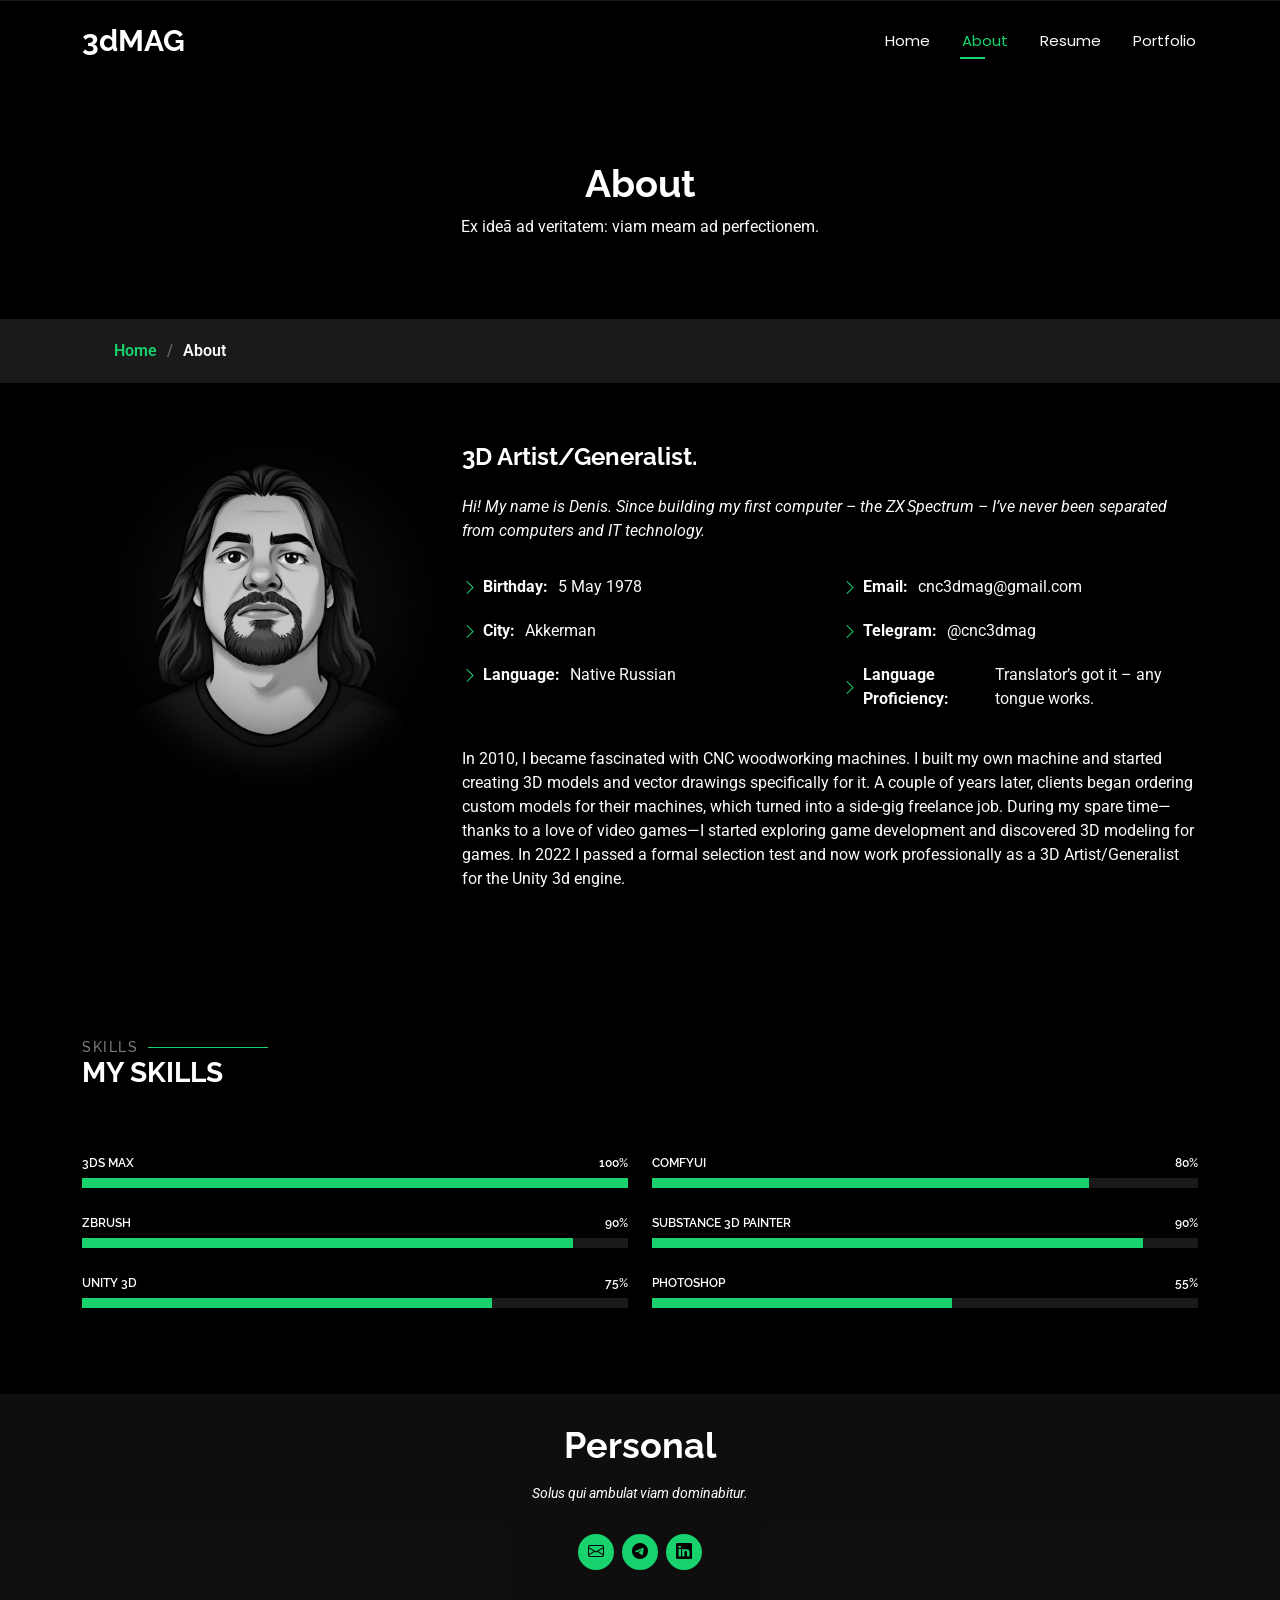
==== about.html @ 561ca0ec "Start" ====
<!DOCTYPE html>
<html lang="en">

<head>
  <meta charset="utf-8">
  <meta content="width=device-width, initial-scale=1.0" name="viewport">
  <title>About - Personal Bootstrap Template</title>
  <meta name="description" content="">
  <meta name="keywords" content="">

  <!-- Favicons -->
  <link href="assets/img/favicon.png" rel="icon">
  <link href="assets/img/apple-touch-icon.png" rel="apple-touch-icon">

  <!-- Fonts -->
  <link href="https://fonts.googleapis.com" rel="preconnect">
  <link href="https://fonts.gstatic.com" rel="preconnect" crossorigin>
  <link href="https://fonts.googleapis.com/css2?family=Roboto:ital,wght@0,100;0,300;0,400;0,500;0,700;0,900;1,100;1,300;1,400;1,500;1,700;1,900&family=Poppins:ital,wght@0,100;0,200;0,300;0,400;0,500;0,600;0,700;0,800;0,900;1,100;1,200;1,300;1,400;1,500;1,600;1,700;1,800;1,900&family=Raleway:ital,wght@0,100;0,200;0,300;0,400;0,500;0,600;0,700;0,800;0,900;1,100;1,200;1,300;1,400;1,500;1,600;1,700;1,800;1,900&display=swap" rel="stylesheet">

  <!-- Vendor CSS Files -->
  <link href="assets/vendor/bootstrap/css/bootstrap.min.css" rel="stylesheet">
  <link href="assets/vendor/bootstrap-icons/bootstrap-icons.css" rel="stylesheet">
  <link href="assets/vendor/aos/aos.css" rel="stylesheet">
  <link href="assets/vendor/swiper/swiper-bundle.min.css" rel="stylesheet">
  <link href="assets/vendor/glightbox/css/glightbox.min.css" rel="stylesheet">

  <!-- Main CSS File -->
  <link href="assets/css/main.css" rel="stylesheet">

  <!-- =======================================================
  * Template Name: Personal
  * Template URL: https://bootstrapmade.com/personal-free-resume-bootstrap-template/
  * Updated: Mar 05 2025 with Bootstrap v5.3.3
  * Author: BootstrapMade.com
  * License: https://bootstrapmade.com/license/
  ======================================================== -->
</head>

<body class="about-page">

  <header id="header" class="header d-flex align-items-center fixed-top">
    <div class="container-fluid container-xl position-relative d-flex align-items-center justify-content-between">

      <a href="index.html" class="logo d-flex align-items-center">
        <!-- Uncomment the line below if you also wish to use an image logo -->
        <!-- <img src="assets/img/logo.webp" alt=""> -->
        <h1 class="sitename">3dMAG</h1>
      </a>

      <nav id="navmenu" class="navmenu">
        <ul>
          <li><a href="index.html">Home</a></li>
          <li><a href="about.html" class="active">About</a></li>
          <li><a href="resume.html">Resume</a></li>
          <li><a href="portfolio.html">Portfolio</a></li>
		  
        </ul>
        <i class="mobile-nav-toggle d-xl-none bi bi-list"></i>
      </nav>

    </div>
  </header>

  <main class="main">

    <!-- Page Title -->
    <div class="page-title" data-aos="fade">
      <div class="heading">
        <div class="container">
          <div class="row d-flex justify-content-center text-center">
            <div class="col-lg-8">
              <h1>About</h1>
              <p class="mb-0">Ex ideā ad veritatem: viam meam ad perfectionem.</p>
            </div>
          </div>
        </div>
      </div>
      <nav class="breadcrumbs">
        <div class="container">
          <ol>
            <li><a href="index.html">Home</a></li>
            <li class="current">About</li>
          </ol>
        </div>
      </nav>
    </div><!-- End Page Title -->

    <!-- About Section -->
    <section id="about" class="about section">

      <div class="container" data-aos="fade-up" data-aos-delay="100">

        <div class="row gy-4 justify-content-center">
          <div class="col-lg-4">
            <img src="assets/img/profile-img.jpg" class="img-fluid" alt="">
          </div>
          <div class="col-lg-8 content">
            <h2>3D Artist/Generalist.</h2>
            <p class="fst-italic py-3">
              Hi!
My name is Denis. Since building my first computer – the ZX Spectrum – I’ve never been separated from computers and IT technology.
            </p>
            <div class="row">
              <div class="col-lg-6">
                <ul>
                  <li><i class="bi bi-chevron-right"></i> <strong>Birthday:</strong> <span>5 May 1978</span></li>
                  <li><i class="bi bi-chevron-right"></i> <strong>City:</strong> <span>Akkerman</span></li>
				  <li><i class="bi bi-chevron-right"></i> <strong>Language:</strong> <span>Native Russian</span></li>
                </ul>
              </div>
              <div class="col-lg-6">
                <ul>
                  <li><i class="bi bi-chevron-right"></i> <strong>Email:</strong> <span>cnc3dmag@gmail.com</span></li>
                  <li><i class="bi bi-chevron-right"></i> <strong>Telegram:</strong> <span>@cnc3dmag</span></li>
				  <li><i class="bi bi-chevron-right"></i> <strong>Language Proficiency:</strong> <span>Translator’s got it – any tongue works.</span></li>
                </ul>
              </div>
            </div>
            <p class="py-3">
              In 2010, I became fascinated with CNC woodworking machines. I built my own machine and started creating 3D models and vector drawings specifically for it. A couple of years later, clients began ordering custom models for their machines, which turned into a side‑gig freelance job.

During my spare time—thanks to a love of video games—I started exploring game development and discovered 3D modeling for games. In 2022 I passed a formal selection test and now work professionally as a 3D Artist/Generalist for the Unity 3d engine.
            </p>
          </div>
        </div>

      </div>

    </section><!-- /About Section -->

   

    </section><!-- /Stats Section -->

    <!-- Skills Section -->
    <section id="skills" class="skills section">

      <!-- Section Title -->
      <div class="container section-title" data-aos="fade-up">
        <h2>Skills</h2>
        <div><span>My</span> <span class="description-title">Skills</span></div>
      </div><!-- End Section Title -->

      <div class="container" data-aos="fade-up" data-aos-delay="100">

        <div class="row skills-content skills-animation">

          <div class="col-lg-6">

            <div class="progress">
              <span class="skill"><span>3Ds Max</span> <i class="val">100%</i></span>
              <div class="progress-bar-wrap">
                <div class="progress-bar" role="progressbar" aria-valuenow="100" aria-valuemin="0" aria-valuemax="100"></div>
              </div>
            </div><!-- End Skills Item -->

            <div class="progress">
              <span class="skill"><span>ZBrush</span> <i class="val">90%</i></span>
              <div class="progress-bar-wrap">
                <div class="progress-bar" role="progressbar" aria-valuenow="90" aria-valuemin="0" aria-valuemax="100"></div>
              </div>
            </div><!-- End Skills Item -->

            <div class="progress">
              <span class="skill"><span>Unity 3d</span> <i class="val">75%</i></span>
              <div class="progress-bar-wrap">
                <div class="progress-bar" role="progressbar" aria-valuenow="75" aria-valuemin="0" aria-valuemax="100"></div>
              </div>
            </div><!-- End Skills Item -->

          </div>

          <div class="col-lg-6">

            <div class="progress">
              <span class="skill"><span>ComfyUI</span> <i class="val">80%</i></span>
              <div class="progress-bar-wrap">
                <div class="progress-bar" role="progressbar" aria-valuenow="80" aria-valuemin="0" aria-valuemax="100"></div>
              </div>
            </div><!-- End Skills Item -->

            <div class="progress">
              <span class="skill"><span>Substance 3D Painter</span> <i class="val">90%</i></span>
              <div class="progress-bar-wrap">
                <div class="progress-bar" role="progressbar" aria-valuenow="90" aria-valuemin="0" aria-valuemax="100"></div>
              </div>
            </div><!-- End Skills Item -->

            <div class="progress">
              <span class="skill"><span>Photoshop</span> <i class="val">55%</i></span>
              <div class="progress-bar-wrap">
                <div class="progress-bar" role="progressbar" aria-valuenow="55" aria-valuemin="0" aria-valuemax="100"></div>
              </div>
            </div><!-- End Skills Item -->

          </div>

        </div>

      </div>

    </section><!-- /Skills Section -->

  

   

  </main>

  <footer id="footer" class="footer dark-background">
    <div class="container">
      <h3 class="sitename">Personal</h3>
      <p>Solus qui ambulat viam dominabitur.</p>
      <div class="social-links d-flex justify-content-center">
		<a href="mailto:cnc3dmag@gmail.com"><i class="bi bi-envelope"></i></a>
		<a href="https://t.me/@cnc3dmag"><i class="bi bi-telegram"></i></a>
        <a href="https://www.linkedin.com/in/i3dmag/"><i class="bi bi-linkedin"></i></a>
      </div>

  </footer>

  <!-- Scroll Top -->
  <a href="#" id="scroll-top" class="scroll-top d-flex align-items-center justify-content-center"><i class="bi bi-arrow-up-short"></i></a>

  <!-- Preloader -->
  <div id="preloader"></div>

  <!-- Vendor JS Files -->
  <script src="assets/vendor/bootstrap/js/bootstrap.bundle.min.js"></script>
  <script src="assets/vendor/php-email-form/validate.js"></script>
  <script src="assets/vendor/aos/aos.js"></script>
  <script src="assets/vendor/typed.js/typed.umd.js"></script>
  <script src="assets/vendor/purecounter/purecounter_vanilla.js"></script>
  <script src="assets/vendor/waypoints/noframework.waypoints.js"></script>
  <script src="assets/vendor/swiper/swiper-bundle.min.js"></script>
  <script src="assets/vendor/glightbox/js/glightbox.min.js"></script>
  <script src="assets/vendor/imagesloaded/imagesloaded.pkgd.min.js"></script>
  <script src="assets/vendor/isotope-layout/isotope.pkgd.min.js"></script>

  <!-- Main JS File -->
  <script src="assets/js/main.js"></script>

</body>

</html>
---- assets/css/main.css ----
/**
* Template Name: Personal
* Template URL: https://bootstrapmade.com/personal-free-resume-bootstrap-template/
* Updated: Mar 05 2025 with Bootstrap v5.3.3
* Author: BootstrapMade.com
* License: https://bootstrapmade.com/license/
*/

/*--------------------------------------------------------------
# Font & Color Variables
# Help: https://bootstrapmade.com/color-system/
--------------------------------------------------------------*/
/* Fonts */
:root {
  --default-font: "Roboto",  system-ui, -apple-system, "Segoe UI", Roboto, "Helvetica Neue", Arial, "Noto Sans", "Liberation Sans", sans-serif, "Apple Color Emoji", "Segoe UI Emoji", "Segoe UI Symbol", "Noto Color Emoji";
  --heading-font: "Raleway",  sans-serif;
  --nav-font: "Poppins",  sans-serif;
}

/* Global Colors - The following color variables are used throughout the website. Updating them here will change the color scheme of the entire website */
:root { 
  --background-color: #000000; /* Background color for the entire website, including individual sections */
  --default-color: #fafafa; /* Default color used for the majority of the text content across the entire website */
  --heading-color: #ffffff; /* Color for headings, subheadings and title throughout the website */
  --accent-color: #18d26e; /* Accent color that represents your brand on the website. It's used for buttons, links, and other elements that need to stand out */
  --surface-color: #1a1a1a; /* The surface color is used as a background of boxed elements within sections, such as cards, icon boxes, or other elements that require a visual separation from the global background. */
  --contrast-color: #000000; /* Contrast color for text, ensuring readability against backgrounds of accent, heading, or default colors. */
}

/* Nav Menu Colors - The following color variables are used specifically for the navigation menu. They are separate from the global colors to allow for more customization options */
:root {
  --nav-color: #fafafa;  /* The default color of the main navmenu links */
  --nav-hover-color: #18d26e; /* Applied to main navmenu links when they are hovered over or active */
  --nav-mobile-background-color: #1a1a1a; /* Used as the background color for mobile navigation menu */
  --nav-dropdown-background-color: #1a1a1a; /* Used as the background color for dropdown items that appear when hovering over primary navigation items */
  --nav-dropdown-color: #fafafa; /* Used for navigation links of the dropdown items in the navigation menu. */
  --nav-dropdown-hover-color: #18d26e; /* Similar to --nav-hover-color, this color is applied to dropdown navigation links when they are hovered over. */
}

/* Color Presets - These classes override global colors when applied to any section or element, providing reuse of the sam color scheme. */

.light-background {
  --background-color: #1a1a1a;
  --surface-color: #343434;
}

.dark-background {
  --background-color: rgba(15, 15, 15, 0.975);
  --default-color: #ffffff;
  --heading-color: #ffffff;
  --surface-color: #292929f9;
  --contrast-color: #000000;
}

/* Smooth scroll */
:root {
  scroll-behavior: smooth;
}

/*--------------------------------------------------------------
# General Styling & Shared Classes
--------------------------------------------------------------*/
body {
  color: var(--default-color);
  background-color: var(--background-color);
  font-family: var(--default-font);
}

a {
  color: var(--accent-color);
  text-decoration: none;
  transition: 0.3s;
}

a:hover {
  color: color-mix(in srgb, var(--accent-color), transparent 25%);
  text-decoration: none;
}

h1,
h2,
h3,
h4,
h5,
h6 {
  color: var(--heading-color);
  font-family: var(--heading-font);
}

/* PHP Email Form Messages
------------------------------*/
.php-email-form .error-message {
  display: none;
  background: #df1529;
  color: #ffffff;
  text-align: left;
  padding: 15px;
  margin-bottom: 24px;
  font-weight: 600;
}

.php-email-form .sent-message {
  display: none;
  color: #ffffff;
  background: #059652;
  text-align: center;
  padding: 15px;
  margin-bottom: 24px;
  font-weight: 600;
}

.php-email-form .loading {
  display: none;
  background: var(--surface-color);
  text-align: center;
  padding: 15px;
  margin-bottom: 24px;
}

.php-email-form .loading:before {
  content: "";
  display: inline-block;
  border-radius: 50%;
  width: 24px;
  height: 24px;
  margin: 0 10px -6px 0;
  border: 3px solid var(--accent-color);
  border-top-color: var(--surface-color);
  animation: php-email-form-loading 1s linear infinite;
}

@keyframes php-email-form-loading {
  0% {
    transform: rotate(0deg);
  }

  100% {
    transform: rotate(360deg);
  }
}

/*--------------------------------------------------------------
# Global Header
--------------------------------------------------------------*/
.header {
  --background-color: rgba(0, 0, 0, 0);
  color: var(--default-color);
  background-color: var(--background-color);
  padding: 15px 0;
  transition: all 0.5s;
  z-index: 997;
}

.header .logo {
  line-height: 1;
}

.header .logo img {
  max-height: 32px;
  margin-right: 8px;
}

.header .logo h1 {
  font-size: 30px;
  margin: 0;
  font-weight: 700;
  color: var(--heading-color);
}

.scrolled .header {
  box-shadow: 0px 0 18px rgba(0, 0, 0, 0.1);
}

/* Global Header on Scroll
------------------------------*/
.scrolled .header {
  --background-color: rgba(0, 0, 0, 0.8);
}

/*--------------------------------------------------------------
# Navigation Menu
--------------------------------------------------------------*/
/* Desktop Navigation */
@media (min-width: 1200px) {
  .navmenu {
    padding: 0;
  }

  .navmenu ul {
    margin: 0;
    padding: 0;
    display: flex;
    list-style: none;
    align-items: center;
  }

  .navmenu li {
    position: relative;
  }

  .navmenu>ul>li {
    white-space: nowrap;
    padding: 15px 14px;
  }

  .navmenu>ul>li:last-child {
    padding-right: 0;
  }

  .navmenu a,
  .navmenu a:focus {
    color: var(--nav-color);
    font-size: 15px;
    padding: 0 2px;
    font-family: var(--nav-font);
    font-weight: 400;
    display: flex;
    align-items: center;
    justify-content: space-between;
    white-space: nowrap;
    transition: 0.3s;
    position: relative;
  }

  .navmenu a i,
  .navmenu a:focus i {
    font-size: 12px;
    line-height: 0;
    margin-left: 5px;
    transition: 0.3s;
  }

  .navmenu>ul>li>a:before {
    content: "";
    position: absolute;
    height: 2px;
    bottom: -6px;
    left: 0;
    background-color: var(--nav-hover-color);
    visibility: hidden;
    width: 0px;
    transition: all 0.3s ease-in-out 0s;
  }

  .navmenu a:hover:before,
  .navmenu li:hover>a:before,
  .navmenu .active:before {
    visibility: visible;
    width: 25px;
  }

  .navmenu li:hover>a,
  .navmenu .active,
  .navmenu .active:focus {
    color: var(--nav-hover-color);
  }

  .navmenu .dropdown ul {
    margin: 0;
    padding: 10px 0;
    background: var(--nav-dropdown-background-color);
    display: block;
    position: absolute;
    visibility: hidden;
    left: 14px;
    top: 130%;
    opacity: 0;
    transition: 0.3s;
    border-radius: 4px;
    z-index: 99;
    box-shadow: 0px 0px 30px rgba(0, 0, 0, 0.1);
  }

  .navmenu .dropdown ul li {
    min-width: 200px;
  }

  .navmenu .dropdown ul a {
    padding: 10px 20px;
    font-size: 15px;
    text-transform: none;
    color: var(--nav-dropdown-color);
  }

  .navmenu .dropdown ul a i {
    font-size: 12px;
  }

  .navmenu .dropdown ul a:hover,
  .navmenu .dropdown ul .active:hover,
  .navmenu .dropdown ul li:hover>a {
    color: var(--nav-dropdown-hover-color);
  }

  .navmenu .dropdown:hover>ul {
    opacity: 1;
    top: 100%;
    visibility: visible;
  }

  .navmenu .dropdown .dropdown ul {
    top: 0;
    left: -90%;
    visibility: hidden;
  }

  .navmenu .dropdown .dropdown:hover>ul {
    opacity: 1;
    top: 0;
    left: -100%;
    visibility: visible;
  }
}

/* Mobile Navigation */
@media (max-width: 1199px) {
  .mobile-nav-toggle {
    color: var(--nav-color);
    font-size: 28px;
    line-height: 0;
    margin-right: 10px;
    cursor: pointer;
    transition: color 0.3s;
  }

  .navmenu {
    padding: 0;
    z-index: 9997;
  }

  .navmenu ul {
    display: none;
    list-style: none;
    position: absolute;
    inset: 60px 20px 20px 20px;
    padding: 10px 0;
    margin: 0;
    border-radius: 6px;
    background-color: var(--nav-mobile-background-color);
    border: 1px solid color-mix(in srgb, var(--default-color), transparent 90%);
    box-shadow: none;
    overflow-y: auto;
    transition: 0.3s;
    z-index: 9998;
  }

  .navmenu a,
  .navmenu a:focus {
    color: var(--nav-dropdown-color);
    padding: 10px 20px;
    font-family: var(--nav-font);
    font-size: 17px;
    font-weight: 500;
    display: flex;
    align-items: center;
    justify-content: space-between;
    white-space: nowrap;
    transition: 0.3s;
  }

  .navmenu a i,
  .navmenu a:focus i {
    font-size: 12px;
    line-height: 0;
    margin-left: 5px;
    width: 30px;
    height: 30px;
    display: flex;
    align-items: center;
    justify-content: center;
    border-radius: 50%;
    transition: 0.3s;
    background-color: color-mix(in srgb, var(--accent-color), transparent 90%);
  }

  .navmenu a i:hover,
  .navmenu a:focus i:hover {
    background-color: var(--accent-color);
    color: var(--contrast-color);
  }

  .navmenu a:hover,
  .navmenu .active,
  .navmenu .active:focus {
    color: var(--nav-dropdown-hover-color);
  }

  .navmenu .active i,
  .navmenu .active:focus i {
    background-color: var(--accent-color);
    color: var(--contrast-color);
    transform: rotate(180deg);
  }

  .navmenu .dropdown ul {
    position: static;
    display: none;
    z-index: 99;
    padding: 10px 0;
    margin: 10px 20px;
    background-color: var(--nav-dropdown-background-color);
    transition: all 0.5s ease-in-out;
  }

  .navmenu .dropdown ul ul {
    background-color: rgba(33, 37, 41, 0.1);
  }

  .navmenu .dropdown>.dropdown-active {
    display: block;
    background-color: rgba(33, 37, 41, 0.03);
  }

  .mobile-nav-active {
    overflow: hidden;
  }

  .mobile-nav-active .mobile-nav-toggle {
    color: #fff;
    position: absolute;
    font-size: 32px;
    top: 15px;
    right: 15px;
    margin-right: 0;
    z-index: 9999;
  }

  .mobile-nav-active .navmenu {
    position: fixed;
    overflow: hidden;
    inset: 0;
    background: rgba(33, 37, 41, 0.8);
    transition: 0.3s;
  }

  .mobile-nav-active .navmenu>ul {
    display: block;
  }
}

/*--------------------------------------------------------------
# Global Footer
--------------------------------------------------------------*/
.footer {
  color: var(--default-color);
  background-color: var(--background-color);
  font-size: 14px;
  text-align: center;
  padding: 30px 0;
  position: relative;
}

.footer h3 {
  font-size: 36px;
  font-weight: 700;
  position: relative;
  padding: 0;
  margin: 0 0 15px 0;
}

.footer p {
  font-size: 15;
  font-style: italic;
  padding: 0;
  margin: 0 0 30px 0;
}

.footer .social-links {
  margin: 0 0 30px 0;
}

.footer .social-links a {
  font-size: 16px;
  display: flex;
  align-items: center;
  justify-content: center;
  background: var(--accent-color);
  color: var(--contrast-color);
  line-height: 1;
  margin: 0 4px;
  border-radius: 50%;
  text-align: center;
  width: 36px;
  height: 36px;
  transition: 0.3s;
}

.footer .social-links a:hover {
  background: color-mix(in srgb, var(--accent-color), transparent 20%);
  text-decoration: none;
}

.footer .copyright {
  padding-top: 25px;
  border-top: 1px solid color-mix(in srgb, var(--default-color), transparent 90%);
}

.footer .credits {
  font-size: 13px;
  padding-top: 5px;
}

/*--------------------------------------------------------------
# Preloader
--------------------------------------------------------------*/
#preloader {
  position: fixed;
  inset: 0;
  z-index: 999999;
  overflow: hidden;
  background: var(--background-color);
  transition: all 0.6s ease-out;
}

#preloader:before {
  content: "";
  position: fixed;
  top: calc(50% - 30px);
  left: calc(50% - 30px);
  border: 6px solid #ffffff;
  border-color: var(--accent-color) transparent var(--accent-color) transparent;
  border-radius: 50%;
  width: 60px;
  height: 60px;
  animation: animate-preloader 1.5s linear infinite;
}

@keyframes animate-preloader {
  0% {
    transform: rotate(0deg);
  }

  100% {
    transform: rotate(360deg);
  }
}

/*--------------------------------------------------------------
# Scroll Top Button
--------------------------------------------------------------*/
.scroll-top {
  position: fixed;
  visibility: hidden;
  opacity: 0;
  right: 15px;
  bottom: -15px;
  z-index: 99999;
  background-color: var(--accent-color);
  width: 44px;
  height: 44px;
  border-radius: 50px;
  transition: all 0.4s;
}

.scroll-top i {
  font-size: 24px;
  color: var(--contrast-color);
  line-height: 0;
}

.scroll-top:hover {
  background-color: color-mix(in srgb, var(--accent-color), transparent 20%);
  color: var(--contrast-color);
}

.scroll-top.active {
  visibility: visible;
  opacity: 1;
  bottom: 15px;
}

/*--------------------------------------------------------------
# Disable aos animation delay on mobile devices
--------------------------------------------------------------*/
@media screen and (max-width: 768px) {
  [data-aos-delay] {
    transition-delay: 0 !important;
  }
}

/*--------------------------------------------------------------
# Global Page Titles & Breadcrumbs
--------------------------------------------------------------*/
.page-title {
  color: var(--default-color);
  background-color: var(--background-color);
  position: relative;
}

.page-title .heading {
  padding: 160px 0 80px 0;
  border-top: 1px solid color-mix(in srgb, var(--default-color), transparent 90%);
}

.page-title .heading h1 {
  font-size: 38px;
  font-weight: 700;
}

.page-title nav {
  background-color: color-mix(in srgb, var(--default-color), transparent 90%);
  padding: 20px 0;
}

.page-title nav ol {
  display: flex;
  flex-wrap: wrap;
  list-style: none;
  margin: 0;
  font-size: 16px;
  font-weight: 600;
}

.page-title nav ol li+li {
  padding-left: 10px;
}

.page-title nav ol li+li::before {
  content: "/";
  display: inline-block;
  padding-right: 10px;
  color: color-mix(in srgb, var(--default-color), transparent 70%);
}

/*--------------------------------------------------------------
# Global Sections
--------------------------------------------------------------*/
section,
.section {
  color: var(--default-color);
  background-color: var(--background-color);
  padding: 60px 0;
  scroll-margin-top: 100px;
  overflow: clip;
}

@media (max-width: 1199px) {

  section,
  .section {
    scroll-margin-top: 66px;
  }
}

/*--------------------------------------------------------------
# Global Section Titles
--------------------------------------------------------------*/
.section-title {
  padding-bottom: 60px;
  position: relative;
}

.section-title h2 {
  font-size: 14px;
  font-weight: 500;
  padding: 0;
  line-height: 1px;
  margin: 0;
  letter-spacing: 1.5px;
  text-transform: uppercase;
  color: color-mix(in srgb, var(--default-color), transparent 50%);
  position: relative;
}

.section-title h2::after {
  content: "";
  width: 120px;
  height: 1px;
  display: inline-block;
  background: var(--accent-color);
  margin: 4px 10px;
}

.section-title div {
  color: var(--heading-color);
  margin: 0;
  margin: 0;
  font-size: 28px;
  font-weight: 700;
  text-transform: uppercase;
  font-family: var(--heading-font);
}

/*--------------------------------------------------------------
# Hero Section
--------------------------------------------------------------*/
.hero {
  width: 100%;
  min-height: 100vh;
  position: relative;
  padding: 80px 0;
  display: flex;
  align-items: center;
  justify-content: center;
}

.hero img {
  position: absolute;
  inset: 0;
  display: block;
  width: 100%;
  height: 100%;
  object-fit: cover;
  z-index: 1;
}

.hero .container {
  position: relative;
  z-index: 3;
}

.hero h2 {
  margin: 0;
  font-size: 64px;
  font-weight: 700;
}

.hero p {
  margin: 5px 0 0 0;
  font-size: 26px;
}

.hero p span {
  letter-spacing: 1px;
  border-bottom: 2px solid var(--accent-color);
}

.hero .social-links {
  margin-top: 25px;
}

.hero .social-links a {
  background-color: color-mix(in srgb, var(--default-color), transparent 90%);
  color: var(--default-color);
  font-size: 14px;
  width: 40px;
  height: 40px;
  border-radius: 50px;
  display: inline-flex;
  align-items: center;
  justify-content: center;
  margin-right: 20px;
  transition: 0.3s;
}

.hero .social-links a:hover {
  background-color: var(--accent-color);
}

@media (max-width: 768px) {
  .hero h2 {
    font-size: 32px;
  }

  .hero p {
    font-size: 20px;
  }
}

/*--------------------------------------------------------------
# About Section
--------------------------------------------------------------*/
.about .content h2 {
  font-weight: 700;
  font-size: 24px;
}

.about .content ul {
  list-style: none;
  padding: 0;
}

.about .content ul li {
  margin-bottom: 20px;
  display: flex;
  align-items: center;
}

.about .content ul strong {
  margin-right: 10px;
}

.about .content ul i {
  font-size: 16px;
  margin-right: 5px;
  color: var(--accent-color);
  line-height: 0;
}

/*--------------------------------------------------------------
# Stats Section
--------------------------------------------------------------*/
.stats i {
  background-color: var(--surface-color);
  color: var(--accent-color);
  box-shadow: 0px 2px 25px rgba(0, 0, 0, 0.1);
  width: 54px;
  height: 54px;
  font-size: 24px;
  border-radius: 50px;
  border: 2px solid var(--background-color);
  display: inline-flex;
  align-items: center;
  justify-content: center;
  position: relative;
  z-index: 1;
}

.stats .stats-item {
  background-color: var(--surface-color);
  margin-top: -27px;
  padding: 30px 30px 25px 30px;
  width: 100%;
  position: relative;
  text-align: center;
  box-shadow: 0px 2px 35px rgba(0, 0, 0, 0.1);
  border-radius: 4px;
  z-index: 0;
}

.stats .stats-item span {
  font-size: 36px;
  display: block;
  font-weight: 700;
  color: color-mix(in srgb, var(--default-color), transparent 20%);
}

.stats .stats-item p {
  padding: 0;
  margin: 0;
  font-family: var(--heading-font);
  font-size: 16px;
}

/*--------------------------------------------------------------
# Skills Section
--------------------------------------------------------------*/
.skills .progress {
  height: 60px;
  display: block;
  background: none;
  border-radius: 0;
}

.skills .progress .skill {
  color: var(--heading-color);
  padding: 0;
  margin: 0 0 6px 0;
  text-transform: uppercase;
  display: block;
  font-weight: 600;
  font-family: var(--heading-font);
}

.skills .progress .skill .val {
  float: right;
  font-style: normal;
}

.skills .progress-bar-wrap {
  background: color-mix(in srgb, var(--default-color), transparent 90%);
  height: 10px;
}

.skills .progress-bar {
  width: 1px;
  height: 10px;
  transition: 0.9s;
  background-color: var(--accent-color);
}

/*--------------------------------------------------------------
# Interests Section
--------------------------------------------------------------*/
.interests .features-item {
  background-color: var(--surface-color);
  display: flex;
  align-items: center;
  padding: 20px;
  transition: 0.3s;
  border: 1px solid color-mix(in srgb, var(--default-color), transparent 90%);
  position: relative;
}

.interests .features-item i {
  font-size: 32px;
  padding-right: 10px;
  line-height: 0;
}

.interests .features-item h3 {
  font-weight: 700;
  margin: 0;
  padding: 0;
  line-height: 1;
  font-size: 16px;
}

.interests .features-item h3 a {
  color: var(--heading-color);
  transition: 0.3s;
}

.interests .features-item:hover {
  border-color: var(--accent-color);
}

.interests .features-item:hover h3 a {
  color: var(--accent-color);
}

/*--------------------------------------------------------------
# Testimonials Section
--------------------------------------------------------------*/
.testimonials .testimonials-carousel,
.testimonials .testimonials-slider {
  overflow: hidden;
}

.testimonials .testimonial-item {
  box-sizing: content-box;
  min-height: 320px;
}

.testimonials .testimonial-item .testimonial-img {
  width: 90px;
  border-radius: 50%;
  margin: -40px 0 0 40px;
  position: relative;
  z-index: 2;
  border: 6px solid var(--background-color);
}

.testimonials .testimonial-item h3 {
  font-size: 18px;
  font-weight: bold;
  margin: 10px 0 5px 45px;
}

.testimonials .testimonial-item h4 {
  font-size: 14px;
  color: color-mix(in srgb, var(--default-color), transparent 20%);
  margin: 0 0 0 45px;
}

.testimonials .testimonial-item .quote-icon-left,
.testimonials .testimonial-item .quote-icon-right {
  color: color-mix(in srgb, var(--accent-color), transparent 50%);
  font-size: 26px;
  line-height: 0;
}

.testimonials .testimonial-item .quote-icon-left {
  display: inline-block;
  left: -5px;
  position: relative;
}

.testimonials .testimonial-item .quote-icon-right {
  display: inline-block;
  right: -5px;
  position: relative;
  top: 10px;
  transform: scale(-1, -1);
}

.testimonials .testimonial-item p {
  font-style: italic;
  margin: 0 15px 0 15px;
  padding: 20px 20px 60px 20px;
  background: var(--surface-color);
  border-radius: 6px;
  position: relative;
  z-index: 1;
}

.testimonials .swiper-wrapper {
  height: auto;
}

.testimonials .swiper-pagination {
  margin-top: 20px;
  position: relative;
}

.testimonials .swiper-pagination .swiper-pagination-bullet {
  width: 12px;
  height: 12px;
  background-color: var(--background-color);
  opacity: 1;
  border: 1px solid var(--accent-color);
}

.testimonials .swiper-pagination .swiper-pagination-bullet-active {
  background-color: var(--accent-color);
}

/*--------------------------------------------------------------
# Resume Section
--------------------------------------------------------------*/
.resume .resume-title {
  color: var(--heading-color);
  font-size: 26px;
  font-weight: 700;
  margin-top: 20px;
  margin-bottom: 20px;
}

.resume .resume-item {
  padding: 0 0 20px 20px;
  margin-top: -2px;
  border-left: 2px solid var(--accent-color);
  position: relative;
}

.resume .resume-item h4 {
  line-height: 18px;
  font-size: 18px;
  font-weight: 600;
  text-transform: uppercase;
  color: color-mix(in srgb, var(--default-color), transparent 20%);
  margin-bottom: 10px;
}

.resume .resume-item h5 {
  font-size: 16px;
  padding: 5px 15px;
  display: inline-block;
  font-weight: 600;
  margin-bottom: 10px;
}

.resume .resume-item ul {
  padding-left: 20px;
}

.resume .resume-item ul li {
  padding-bottom: 10px;
}

.resume .resume-item:last-child {
  padding-bottom: 0;
}

.resume .resume-item::before {
  content: "";
  position: absolute;
  width: 16px;
  height: 16px;
  border-radius: 50px;
  left: -9px;
  top: 0;
  background: var(--background-color);
  border: 2px solid var(--accent-color);
}

/*--------------------------------------------------------------
# Services Section
--------------------------------------------------------------*/
.services .service-item {
  background-color: var(--surface-color);
  text-align: center;
  padding: 80px 20px;
  transition: all ease-in-out 0.3s;
  height: 100%;
}

.services .service-item .icon {
  margin: 0 auto;
  width: 64px;
  height: 64px;
  background: var(--accent-color);
  border-radius: 4px;
  display: flex;
  align-items: center;
  justify-content: center;
  margin-bottom: 20px;
  transition: 0.3s;
  transform-style: preserve-3d;
}

.services .service-item .icon i {
  color: var(--contrast-color);
  font-size: 28px;
  transition: ease-in-out 0.3s;
}

.services .service-item .icon::before {
  position: absolute;
  content: "";
  left: -8px;
  top: -8px;
  height: 100%;
  width: 100%;
  background: color-mix(in srgb, var(--accent-color), transparent 80%);
  border-radius: 5px;
  transition: all 0.3s ease-out 0s;
  transform: translateZ(-1px);
}

.services .service-item h3 {
  font-weight: 700;
  margin: 10px 0 15px 0;
  font-size: 22px;
}

.services .service-item p {
  line-height: 24px;
  font-size: 14px;
  margin-bottom: 0;
}

.services .service-item:hover {
  background: var(--accent-color);
  border-color: var(--accent-color);
}

.services .service-item:hover .icon {
  background: var(--surface-color);
}

.services .service-item:hover .icon i {
  color: var(--accent-color);
}

.services .service-item:hover .icon::before {
  background: color-mix(in srgb, var(--background-color), transparent 70%);
}

.services .service-item:hover h3,
.services .service-item:hover p {
  color: var(--contrast-color);
}

/*--------------------------------------------------------------
# Service Details Section
--------------------------------------------------------------*/
.service-details .services-list {
  background-color: var(--surface-color);
  padding: 10px 30px;
  border: 1px solid color-mix(in srgb, var(--default-color), transparent 90%);
  margin-bottom: 20px;
}

.service-details .services-list a {
  display: block;
  line-height: 1;
  padding: 8px 0 8px 15px;
  border-left: 3px solid color-mix(in srgb, var(--default-color), transparent 70%);
  margin: 20px 0;
  color: color-mix(in srgb, var(--default-color), transparent 20%);
  transition: 0.3s;
}

.service-details .services-list a.active {
  color: var(--heading-color);
  font-weight: 700;
  border-color: var(--accent-color);
}

.service-details .services-list a:hover {
  border-color: var(--accent-color);
}

.service-details .services-img {
  margin-bottom: 20px;
}

.service-details h3 {
  font-size: 26px;
  font-weight: 700;
}

.service-details h4 {
  font-size: 20px;
  font-weight: 700;
}

.service-details p {
  font-size: 15px;
}

.service-details ul {
  list-style: none;
  padding: 0;
  font-size: 15px;
}

.service-details ul li {
  padding: 5px 0;
  display: flex;
  align-items: center;
}

.service-details ul i {
  font-size: 20px;
  margin-right: 8px;
  color: var(--accent-color);
}

/*--------------------------------------------------------------
# Portfolio Section
--------------------------------------------------------------*/
.portfolio .portfolio-filters {
  padding: 0;
  margin: 0 auto 20px auto;
  list-style: none;
  text-align: center;
}

.portfolio .portfolio-filters li {
  cursor: pointer;
  display: inline-block;
  padding: 0;
  font-size: 18px;
  font-weight: 500;
  margin: 0 10px;
  line-height: 1;
  margin-bottom: 5px;
  transition: all 0.3s ease-in-out;
}

.portfolio .portfolio-filters li:hover,
.portfolio .portfolio-filters li.filter-active {
  color: var(--accent-color);
}

.portfolio .portfolio-filters li:first-child {
  margin-left: 0;
}

.portfolio .portfolio-filters li:last-child {
  margin-right: 0;
}

@media (max-width: 575px) {
  .portfolio .portfolio-filters li {
    font-size: 14px;
    margin: 0 5px;
  }
}

.portfolio .portfolio-content {
  position: relative;
  overflow: hidden;
}

.portfolio .portfolio-content img {
  transition: 0.3s;
}

.portfolio .portfolio-content .portfolio-info {
  opacity: 0;
  position: absolute;
  inset: 0;
  z-index: 3;
  transition: all ease-in-out 0.3s;
  background: rgba(0, 0, 0, 0.6);
  padding: 15px;
}

.portfolio .portfolio-content .portfolio-info h4 {
  font-size: 14px;
  padding: 5px 10px;
  font-weight: 400;
  color: #ffffff;
  display: inline-block;
  background-color: var(--accent-color);
}

.portfolio .portfolio-content .portfolio-info p {
  position: absolute;
  bottom: 10px;
  text-align: center;
  display: inline-block;
  left: 0;
  right: 0;
  font-size: 16px;
  font-weight: 600;
  color: rgba(255, 255, 255, 0.8);
}

.portfolio .portfolio-content .portfolio-info .preview-link,
.portfolio .portfolio-content .portfolio-info .details-link {
  position: absolute;
  left: calc(50% - 13px);
  font-size: 26px;
  top: calc(50% - 14px);
  color: #fff;
  transition: 0.3s;
  line-height: 1.2;
}

.portfolio .portfolio-content .portfolio-info .preview-link:hover,
.portfolio .portfolio-content .portfolio-info .details-link:hover {
  color: var(--accent-color);
}

.portfolio .portfolio-content .portfolio-info .details-link {
  left: 50%;
  font-size: 34px;
  line-height: 0;
}

.portfolio .portfolio-content:hover .portfolio-info {
  opacity: 1;
}

.portfolio .portfolio-content:hover img {
  transform: scale(1.1);
}

/*--------------------------------------------------------------
# Portfolio Details Section
--------------------------------------------------------------*/
.portfolio-details .portfolio-details-slider img {
  width: 100%;
}

.portfolio-details .portfolio-details-slider .swiper-pagination {
  margin-top: 20px;
  position: relative;
}

.portfolio-details .portfolio-details-slider .swiper-pagination .swiper-pagination-bullet {
  width: 12px;
  height: 12px;
  background-color: color-mix(in srgb, var(--default-color), transparent 85%);
  opacity: 1;
}

.portfolio-details .portfolio-details-slider .swiper-pagination .swiper-pagination-bullet-active {
  background-color: var(--accent-color);
}

.portfolio-details .portfolio-info {
  background-color: var(--surface-color);
  padding: 30px;
  box-shadow: 0px 0 30px rgba(0, 0, 0, 0.1);
}

.portfolio-details .portfolio-info h3 {
  font-size: 22px;
  font-weight: 700;
  margin-bottom: 20px;
  padding-bottom: 20px;
  border-bottom: 1px solid color-mix(in srgb, var(--default-color), transparent 85%);
}

.portfolio-details .portfolio-info ul {
  list-style: none;
  padding: 0;
  font-size: 15px;
}

.portfolio-details .portfolio-info ul li+li {
  margin-top: 10px;
}

.portfolio-details .portfolio-description {
  padding-top: 30px;
}

.portfolio-details .portfolio-description h2 {
  font-size: 26px;
  font-weight: 700;
  margin-bottom: 20px;
}

.portfolio-details .portfolio-description p {
  padding: 0;
  color: color-mix(in srgb, var(--default-color), transparent 30%);
}

/*--------------------------------------------------------------
# Starter Section Section
--------------------------------------------------------------*/
.starter-section {
  /* Add your styles here */
}

/*--------------------------------------------------------------
# Contact Section
--------------------------------------------------------------*/
.contact .info-item {
  box-shadow: 0px 0px 20px rgba(0, 0, 0, 0.1);
  padding: 20px 30px;
}

.contact .info-item .icon {
  color: var(--contrast-color);
  background-color: var(--accent-color);
  width: 56px;
  height: 56px;
  font-size: 24px;
  display: flex;
  justify-content: center;
  align-items: center;
  transition: all 0.3s ease-in-out;
  border-radius: 50%;
  margin-right: 15px;
}

.contact .info-item h3 {
  font-size: 18px;
  font-weight: 700;
  margin: 0 0 2px 0;
}

.contact .info-item p {
  padding: 0;
  margin-bottom: 0;
  font-size: 14px;
}

.contact .info-item .social-links a {
  font-size: 24px;
  display: inline-block;
  line-height: 1;
  margin: 4px 6px 0 0;
  transition: 0.3s;
  color: color-mix(in srgb, var(--default-color), transparent 50%);
}

.contact .info-item .social-links a:hover {
  color: var(--accent-color);
}

.contact .php-email-form {
  box-shadow: 0px 0px 20px rgba(0, 0, 0, 0.1);
  padding: 30px;
  margin-top: 30px;
}

@media (max-width: 575px) {
  .contact .php-email-form {
    padding: 20px;
  }
}

.contact .php-email-form input[type=text],
.contact .php-email-form input[type=email],
.contact .php-email-form textarea {
  color: var(--default-color);
  background-color: color-mix(in srgb, var(--background-color), transparent 50%);
  border-color: color-mix(in srgb, var(--default-color), transparent 80%);
  font-size: 14px;
  padding: 10px 15px;
  box-shadow: none;
  border-radius: 0;
}

.contact .php-email-form input[type=text]:focus,
.contact .php-email-form input[type=email]:focus,
.contact .php-email-form textarea:focus {
  border-color: var(--accent-color);
}

.contact .php-email-form input[type=text]::placeholder,
.contact .php-email-form input[type=email]::placeholder,
.contact .php-email-form textarea::placeholder {
  color: color-mix(in srgb, var(--default-color), transparent 70%);
}

.contact .php-email-form button[type=submit] {
  color: var(--contrast-color);
  background: var(--accent-color);
  border: 0;
  padding: 10px 30px;
  transition: 0.4s;
  border-radius: 50px;
}

.contact .php-email-form button[type=submit]:hover {
  background: color-mix(in srgb, var(--accent-color), transparent 20%);
}
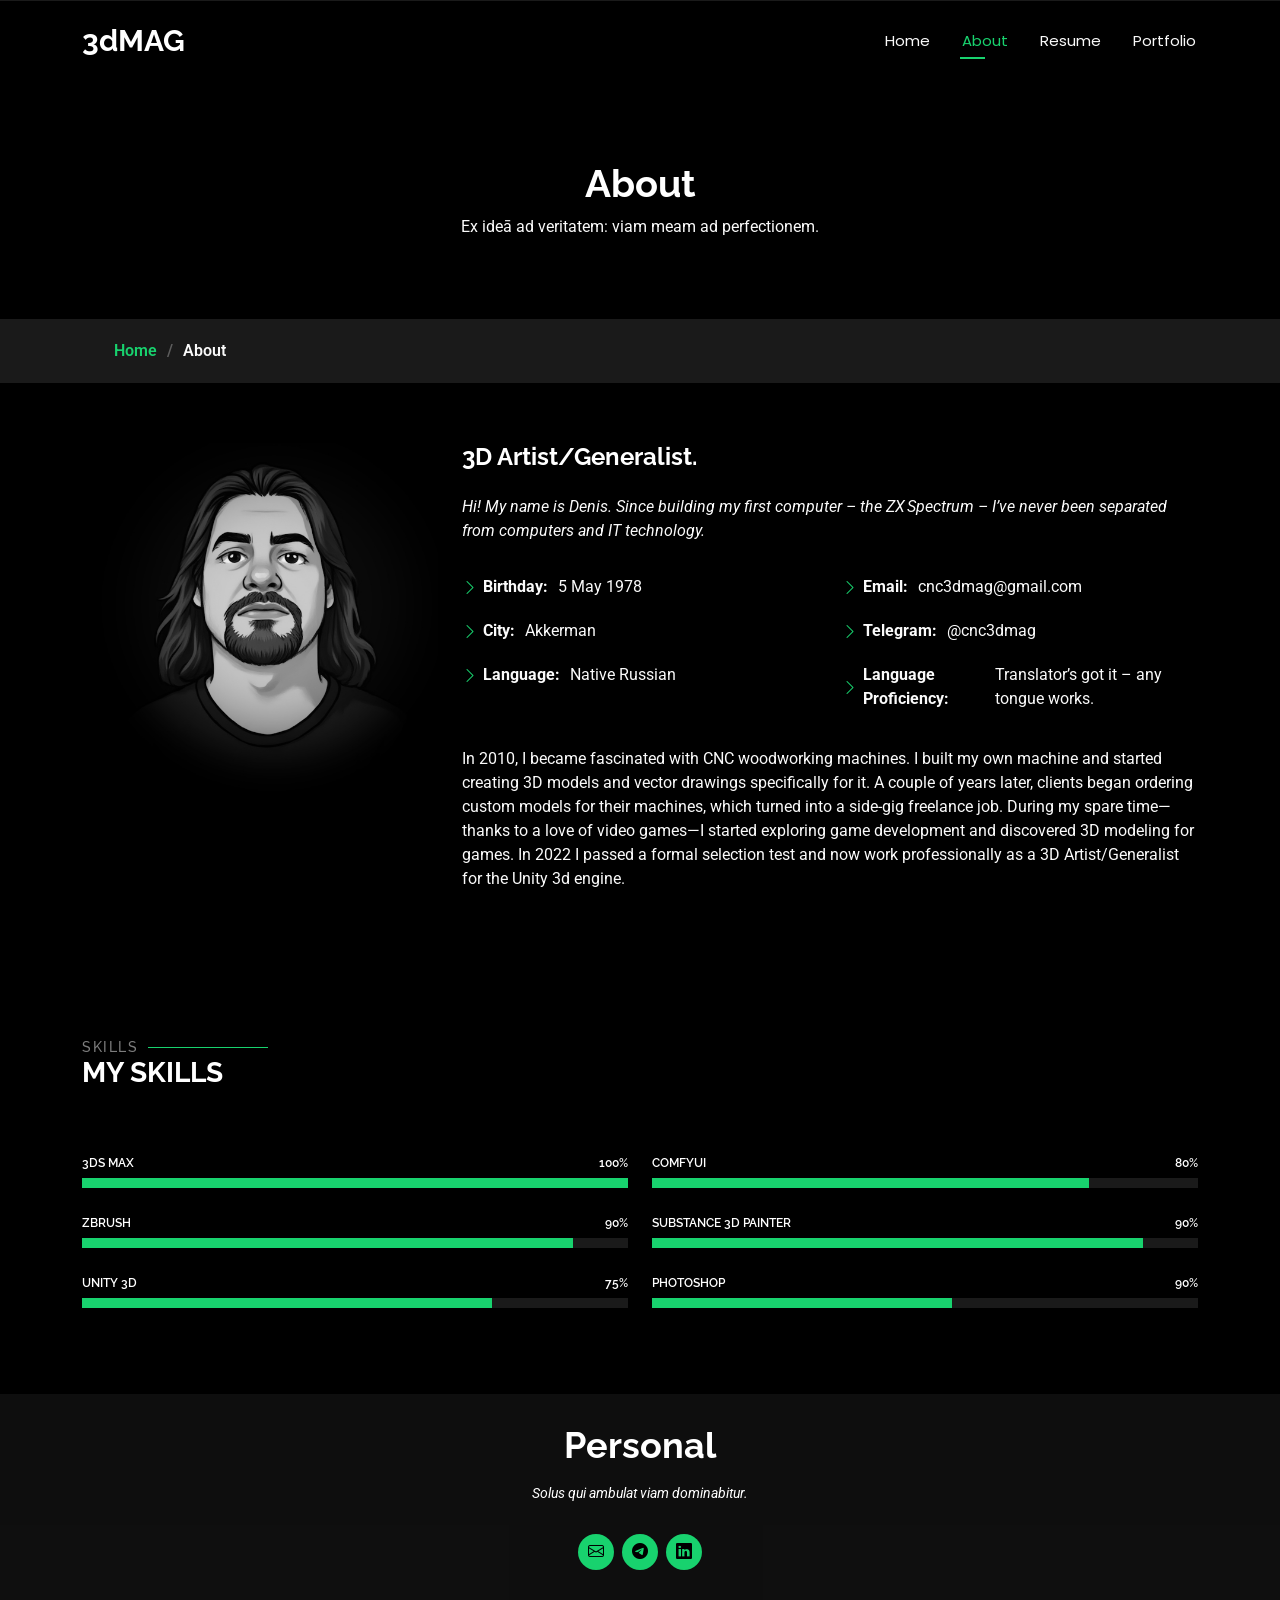
==== commit 875819f0: "fix" ====
--- a/about.html
+++ b/about.html
@@ -187,7 +187,7 @@
             </div><!-- End Skills Item -->
 
             <div class="progress">
-              <span class="skill"><span>Photoshop</span> <i class="val">55%</i></span>
+              <span class="skill"><span>Photoshop</span> <i class="val">90%</i></span>
               <div class="progress-bar-wrap">
                 <div class="progress-bar" role="progressbar" aria-valuenow="55" aria-valuemin="0" aria-valuemax="100"></div>
               </div>
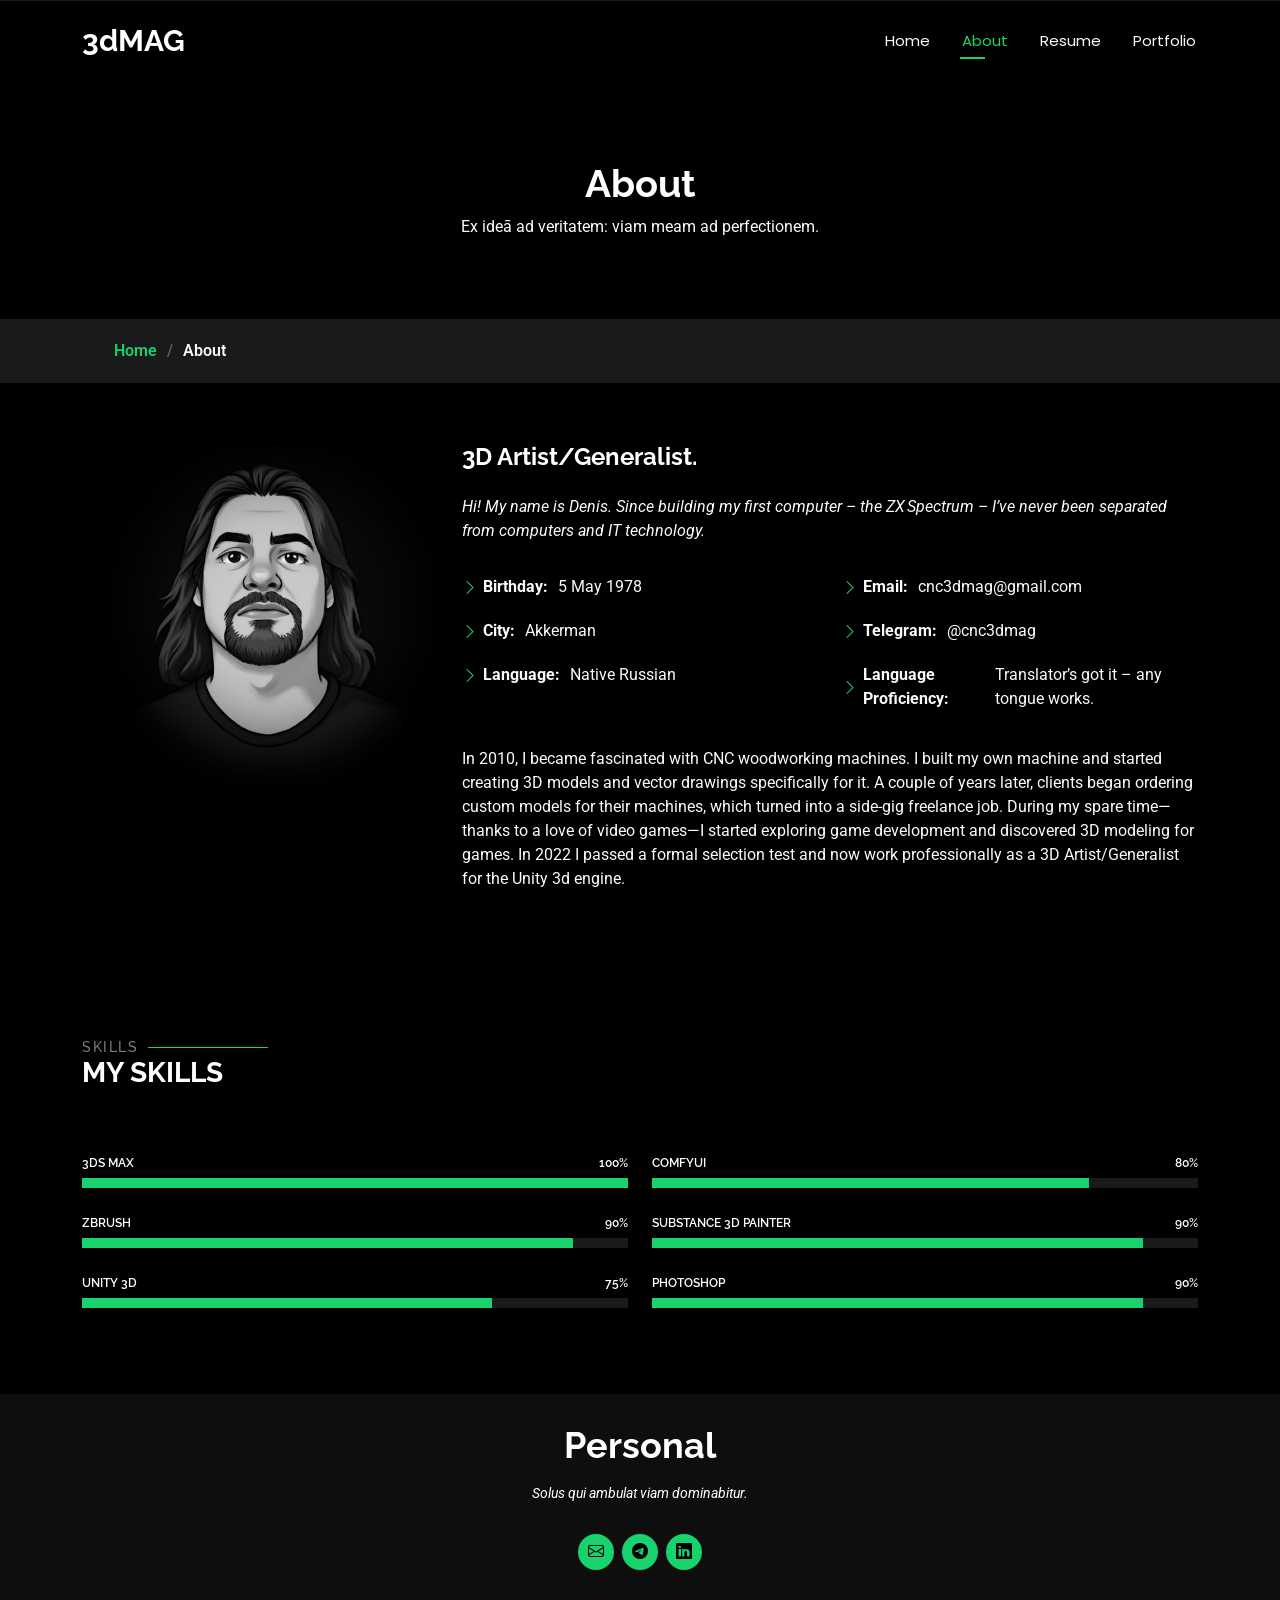
==== commit 89e403ea: "q1" ====
--- a/about.html
+++ b/about.html
@@ -189,7 +189,7 @@
             <div class="progress">
               <span class="skill"><span>Photoshop</span> <i class="val">90%</i></span>
               <div class="progress-bar-wrap">
-                <div class="progress-bar" role="progressbar" aria-valuenow="55" aria-valuemin="0" aria-valuemax="100"></div>
+                <div class="progress-bar" role="progressbar" aria-valuenow="90" aria-valuemin="0" aria-valuemax="100"></div>
               </div>
             </div><!-- End Skills Item -->
 
